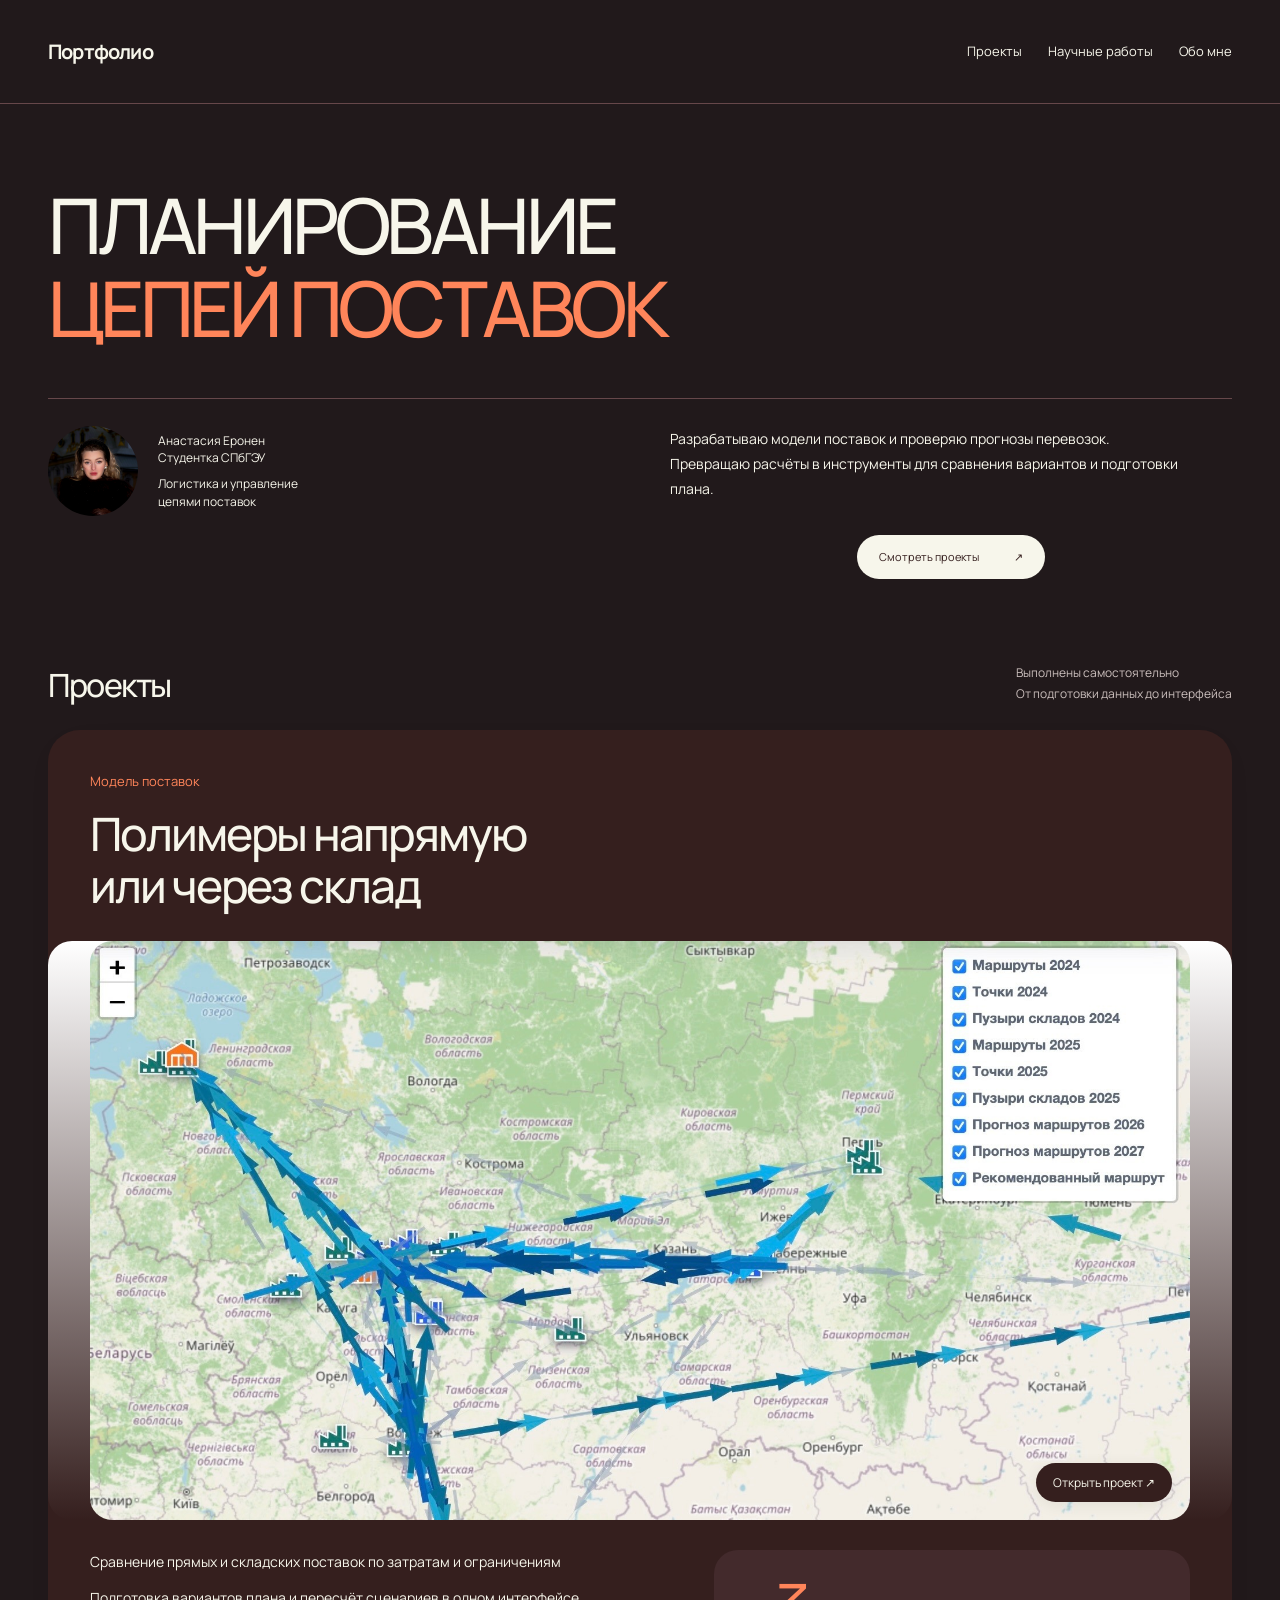
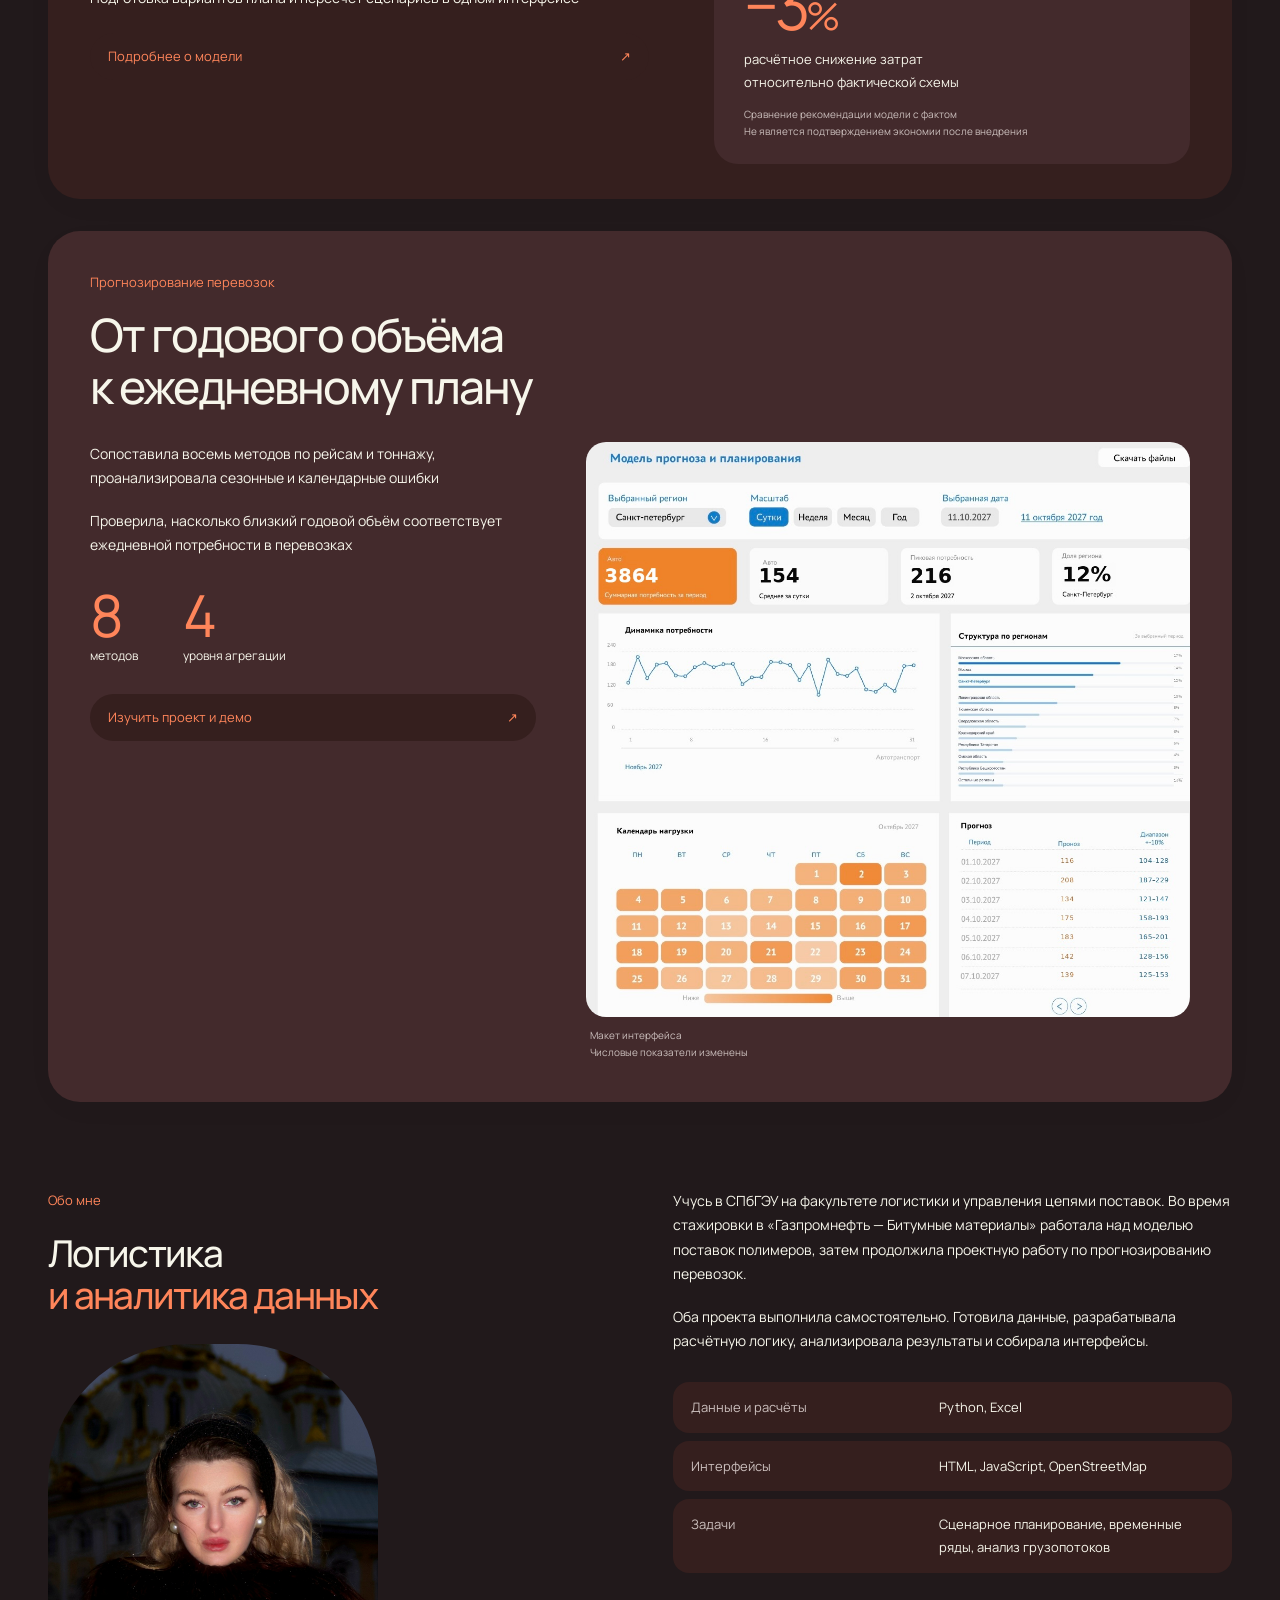
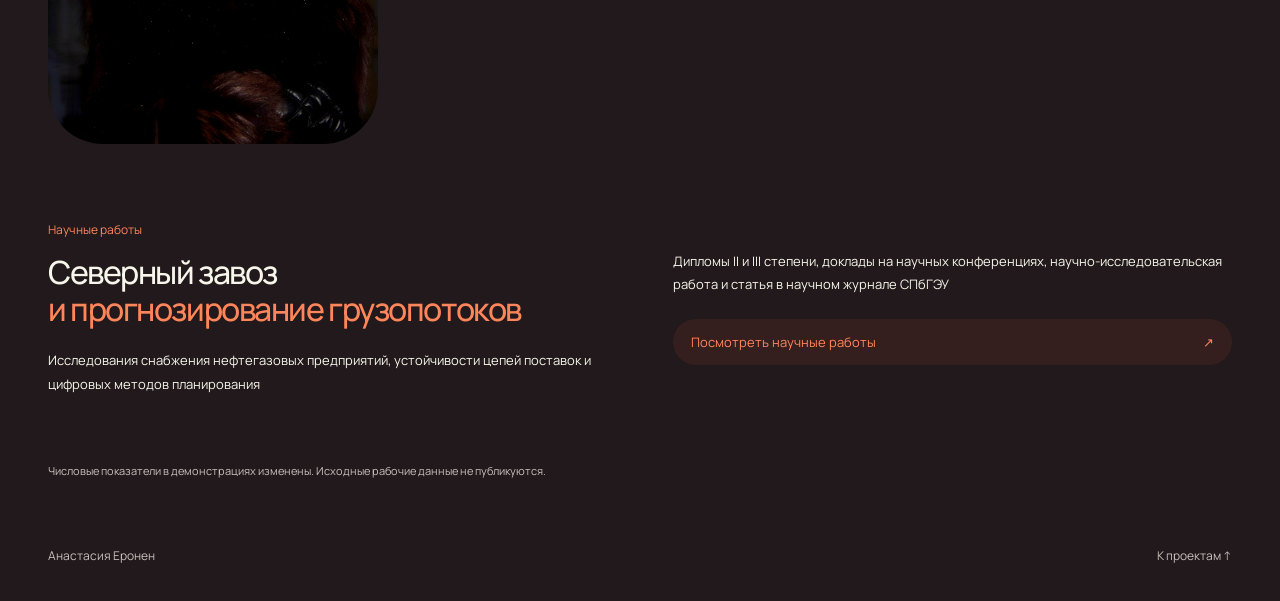
==== index.html @ c7f17a38 "Add files via upload" ====
<!DOCTYPE html><html lang="ru"><head><meta charset="utf-8"><meta name="robots" content="index, follow"><meta name="viewport" content="width=device-width,initial-scale=1"><title>Логистика и аналитика данных | Анастасия Еронен</title><meta name="description" content="Проекты Анастасии Еронен: моделирование поставок полимеров, прогнозирование перевозок и инструменты сценарного планирования."><link rel="canonical" href="https://anastasiaeron.github.io/"><meta property="og:title" content="Логистика и аналитика данных | Анастасия Еронен"><meta property="og:description" content="Проекты Анастасии Еронен: моделирование поставок полимеров, прогнозирование перевозок и инструменты сценарного планирования."><meta property="og:url" content="https://anastasiaeron.github.io/"><link rel="stylesheet" href="assets/style.css"><link rel="preload" href="assets/manrope.ttf" as="font" type="font/ttf" crossorigin=""></head><body class="homebody"><a class="skip-link" href="#main">К содержанию</a><header><a class="brand" href="./">Портфолио</a><nav aria-label="Навигация"><a href="./#projects">Проекты</a><a href="research/">Научные работы</a><a href="./#about">Обо мне</a></nav></header><main class="shell" id="main"><section class="intro reference-intro"><h1>ПЛАНИРОВАНИЕ<br><span>ЦЕПЕЙ ПОСТАВОК</span></h1><div class="reference-intro-bottom"><div class="reference-author"><img src="assets/portrait.jpg" alt="Анастасия Еронен" width="100" height="100" fetchpriority="high"><div><p>Анастасия Еронен</p><p>Студентка СПбГЭУ</p><p>Логистика и управление<br>цепями поставок</p></div></div><div class="reference-description"><p>Разрабатываю модели поставок и проверяю прогнозы перевозок. Превращаю расчёты в инструменты для сравнения вариантов и подготовки плана.</p><a class="button" href="#projects">Смотреть проекты <span aria-hidden="true">↗</span></a></div></div></section><section id="projects" class="projects"><div class="sectionline"><h2>Проекты</h2><p>Выполнены самостоятельно<br>От подготовки данных до интерфейса</p></div><article class="project-slide supply-card"><div class="slide-heading"><span class="eyebrow">Модель поставок</span><h3>Полимеры напрямую<br>или через склад</h3></div><a class="project-image" href="projects/polymer-supply/" aria-label="Изучить модель поставок полимеров"><img src="assets/map.jpg" alt="Интерфейс модели поставок с картой маршрутов" width="1903" height="1115" loading="lazy"><span>Открыть проект ↗</span></a><div class="slide-bottom"><div class="project-summary"><p>Сравнение прямых и складских поставок по затратам и ограничениям</p><p>Подготовка вариантов плана и пересчёт сценариев в одном интерфейсе</p><a class="text-link" href="projects/polymer-supply/">Подробнее о модели <span aria-hidden="true">↗</span></a></div><div class="result-block"><strong>−3<span>%</span></strong><p>расчётное снижение затрат<br>относительно фактической схемы</p><small>Сравнение рекомендации модели с фактом<br>Не является подтверждением экономии после внедрения</small></div></div></article><article class="project-slide forecast-slide"><div class="slide-heading"><span class="eyebrow">Прогнозирование перевозок</span><h3>От годового объёма<br>к ежедневному плану</h3></div><div class="forecast-layout"><div class="forecast-copy"><p>Сопоставила восемь методов по рейсам и тоннажу, проанализировала сезонные и календарные ошибки</p><p>Проверила, насколько близкий годовой объём соответствует ежедневной потребности в перевозках</p><div class="method-stats"><div><strong>8</strong><span>методов</span></div><div><strong>4</strong><span>уровня агрегации</span></div></div><a class="text-link" href="projects/transport-forecast/">Изучить проект и демо <span aria-hidden="true">↗</span></a></div><a class="forecast-image" href="projects/transport-forecast/" aria-label="Открыть проект прогнозирования перевозок"><img src="assets/forecast.jpg" alt="Макет интерфейса прогнозирования перевозок" width="1400" height="900" loading="lazy"><span>Макет интерфейса<br>Числовые показатели изменены</span></a></div></article></section><section id="about" class="about-section"><div><p class="eyebrow">Обо мне</p><h2>Логистика<br><span>и аналитика данных</span></h2><img class="about-portrait" src="assets/portrait.jpg" alt="Анастасия Еронен" width="360" height="430" loading="lazy"></div><div class="about-copy"><p>Учусь в СПбГЭУ на факультете логистики и управления цепями поставок. Во время стажировки в «Газпромнефть — Битумные материалы» работала над моделью поставок полимеров, затем продолжила проектную работу по прогнозированию перевозок.</p><p>Оба проекта выполнила самостоятельно. Готовила данные, разрабатывала расчётную логику, анализировала результаты и собирала интерфейсы.</p><dl class="skills-list"><div><dt>Данные и расчёты</dt><dd>Python, Excel</dd></div><div><dt>Интерфейсы</dt><dd>HTML, JavaScript, OpenStreetMap</dd></div><div><dt>Задачи</dt><dd>Сценарное планирование, временные ряды, анализ грузопотоков</dd></div></dl></div></section><section class="research-preview"><div><p class="eyebrow">Научные работы</p><h2>Северный завоз<br><span>и прогнозирование грузопотоков</span></h2><p>Исследования снабжения нефтегазовых предприятий, устойчивости цепей поставок и цифровых методов планирования</p></div><div><p>Дипломы II и III степени, доклады на научных конференциях, научно-исследовательская работа и статья в научном журнале СПбГЭУ</p><a class="text-link" href="research/">Посмотреть научные работы <span aria-hidden="true">↗</span></a></div></section><p class="disclosure">Числовые показатели в демонстрациях изменены. Исходные рабочие данные не публикуются.</p></main><footer><span>Анастасия Еронен</span><a href="./#projects">К проектам ↑</a></footer><script src="assets/ui.js" defer=""></script></body></html>
---- assets/style.css ----
:root{--ink:#f7f6eb;--muted:#cbbfbd;--blue:#f7f6eb;--pale:#351f1e;--line:#66474a;--bg:#21191b}*{box-sizing:border-box}html{scroll-behavior:smooth;scroll-padding-top:32px}body{margin:0;background:var(--bg);color:var(--ink);font:16px/1.6 Arial,Helvetica,sans-serif}a{color:inherit;text-decoration:none}button,select{font:inherit;color:inherit}button,a,select{-webkit-tap-highlight-color:transparent}button{cursor:pointer}a:focus-visible,button:focus-visible,select:focus-visible,svg:focus-visible,summary:focus-visible{outline:3px solid var(--blue);outline-offset:5px}img{max-width:100%;height:auto;display:block}h1,h2,h3,p,figure{margin:0}h1,h2,h3{font-weight:400;line-height:1.08;letter-spacing:-.04em}p+p{margin-top:18px}header,footer,.shell,.wrap{max-width:1280px;margin:0 auto;padding-left:48px;padding-right:48px}header{height:96px;display:flex;align-items:center;justify-content:space-between;border-bottom:1px solid var(--line);gap:24px}.brand{font-size:16px;font-weight:600}header nav{display:flex;gap:30px;font-size:14px}header nav a:hover,footer a:hover{color:var(--blue)}.eyebrow,.case-kicker,.chapter-heading>span,.question-kicker,.project-brief small,.chart-controls label{font-size:11px;letter-spacing:.1em;text-transform:uppercase}.intro{padding:64px 0 62px}.intro h1{font-size:clamp(42px,6.2vw,84px);letter-spacing:-.055em;margin-top:25px;line-height:1.02}.intro h1 span,.about-section h2 span{color:var(--blue)}.intro-bottom{display:grid;grid-template-columns:1fr 1fr;gap:70px;margin-top:55px;padding-top:30px;border-top:1px solid var(--line)}.intro-author{display:flex;gap:20px;align-items:center;align-self:start}.intro-author img{width:76px;height:90px;object-fit:cover;object-position:50% 25%;border-radius:3px}.intro-author p{font-size:15px}.intro-author span{font-size:13px;color:var(--muted)}.intro-description{font-size:17px;max-width:500px}.button{background:var(--ink);color:#fff;display:inline-flex;gap:50px;padding:12px 20px;margin-top:25px;border-radius:3px;font-size:14px}.button:hover{background:var(--blue)}.sectionline{display:flex;justify-content:space-between;align-items:end;gap:30px;padding:25px 0;border-top:1px solid var(--line)}.sectionline h2{font-size:32px}.sectionline p{font-size:13px;color:var(--muted)}.project-slide{background:#351f1e;border:1px solid var(--line);border-radius:8px;overflow:hidden;margin-bottom:30px}.slide-heading{padding:38px 42px 30px}.slide-heading h3{font-size:clamp(30px,4vw,51px);margin-top:18px}.project-image{position:relative;display:block;padding:0 42px;background:linear-gradient(#fff,#432a2c)}.project-image img{width:100%;aspect-ratio:1.9;object-fit:cover;object-position:top;border:1px solid #66474a;border-radius:5px 5px 0 0}.project-image>span{position:absolute;bottom:18px;right:60px;background:#351f1e;padding:8px 14px;font-size:12px;border-radius:3px}.slide-bottom{display:grid;grid-template-columns:1fr .85fr;gap:65px;padding:35px 42px}.project-summary p{max-width:510px}.text-link{display:flex;justify-content:space-between;gap:25px;align-items:center;border-bottom:1px solid var(--blue);padding:12px 0;margin-top:20px;color:var(--blue);font-size:14px}.text-link:hover{color:var(--ink)}.result-block{border-left:1px solid var(--line);padding-left:40px}.result-block strong{font-size:72px;line-height:1;letter-spacing:-5px;font-weight:400;color:var(--blue)}.result-block strong span{font-size:38px}.result-block p{font-size:13px;margin-top:10px}.result-block small{font-size:11px;color:var(--muted);display:block;margin-top:12px}.forecast-slide{background:var(--pale)}.forecast-layout{display:grid;grid-template-columns:.85fr 1.15fr;gap:50px;padding:0 42px 40px;align-items:start}.forecast-copy>p{font-size:15px}.method-stats{display:flex;gap:45px;margin:28px 0}.method-stats strong{font-size:64px;font-weight:400;line-height:1}.method-stats span{display:block;font-size:12px}.forecast-image{align-self:stretch;display:flex;flex-direction:column;justify-content:center}.forecast-image img{width:100%;border:1px solid #66474a;border-radius:4px}.forecast-image>span{font-size:11px;color:var(--muted);margin-top:10px}.about-section{padding:60px 0 40px;display:grid;grid-template-columns:1fr 1fr;gap:65px}.about-section h2{font-size:37px;margin-top:20px}.about-copy{font-size:15px}.skills-list{margin-top:28px}.skills-list>div{display:grid;grid-template-columns:1fr 1.2fr;border-top:1px solid var(--line);padding:12px 0;gap:20px;font-size:13px}.skills-list dt{color:var(--muted)}.skills-list dd{margin:0}.disclosure{font-size:12px;color:var(--muted);padding:20px 0 40px}footer{padding-top:25px;padding-bottom:35px;display:flex;justify-content:space-between;border-top:1px solid var(--line);font-size:12px;color:var(--muted)}
/* Project pages: one shared layout for real material and working controls. */
.case{padding:45px 0}.project-opening{padding:0 0 32px}.back{font-size:13px;color:var(--blue)}.case-kicker{display:flex;flex-wrap:wrap;gap:20px;margin:30px 0 20px;color:var(--muted)}.case h1{font-size:clamp(38px,5.2vw,68px)}.case-lead{font-size:20px;max-width:820px;margin-top:25px}.project-brief{display:grid;grid-template-columns:1.2fr 1.2fr .8fr;gap:35px;margin-top:35px;padding:25px 0;border-top:1px solid var(--line)}.project-brief p{font-size:14px;margin-top:10px}.project-brief small{color:var(--muted)}.public-note{font-size:12px;color:var(--muted);padding:12px 16px;background:var(--pale)}.case-subnav{display:flex;gap:12px;flex-wrap:wrap;padding:0 0 30px}.case-subnav button{border:1px solid var(--line);background:#351f1e;padding:9px 16px;border-radius:3px;font-size:13px}.case-subnav button:hover{background:var(--pale)}.evidence-image{margin:0}.image-open{padding:0;display:block;width:100%;border:1px solid var(--line);background:#351f1e;position:relative}.image-open img{width:100%;height:auto;max-height:680px;object-fit:contain}.image-zoom{position:absolute;right:15px;bottom:15px;background:#351f1e;padding:7px 12px;font-size:12px}.evidence-image figcaption{font-size:12px;color:var(--muted);margin:10px 0}.case-chapter,.forecast-intro{display:grid;grid-template-columns:.85fr 1.15fr;gap:65px;padding:50px 0;border-bottom:1px solid var(--line)}.chapter-heading h2,.evidence-heading h2,.forecast-intro h2,.case-outcome h2{font-size:clamp(30px,3.2vw,43px);margin-top:15px}.chapter-heading>span{color:var(--muted)}.chapter-lead{font-size:19px}.chapter-body p{color:var(--muted)}.context-tags,.scope-pills{display:flex;gap:10px;flex-wrap:wrap;margin-top:25px}.context-tags span,.scope-pills span{font-size:12px;border:1px solid var(--line);padding:8px 12px}.scope-pills b{font-size:28px;color:var(--blue)}.business-question{padding:22px;margin-top:25px;background:var(--pale)}.business-question p{margin-top:12px;color:var(--ink)}.supply-switch{display:flex;gap:10px;margin:25px 0 16px}.supply-switch button{padding:10px 16px;border:1px solid var(--line);background:#351f1e;border-radius:3px;font-size:13px}.supply-switch button[aria-pressed=true]{background:var(--blue);color:#fff;border-color:var(--blue)}.supply-chain{display:flex;gap:15px;flex-wrap:wrap;align-items:center;padding:20px 0}.supply-chain span{background:var(--pale);padding:12px 18px}.supply-chain i{font-style:normal}.small-note{font-size:13px}.my-work,.comparison-section,.case-demo-section{padding:50px 0;border-bottom:1px solid var(--line)}.evidence-heading{display:flex;justify-content:space-between;align-items:end;gap:40px;margin-bottom:30px}.evidence-heading>p{max-width:370px;font-size:14px;color:var(--muted)}.work-cards{display:grid;grid-template-columns:repeat(4,1fr);gap:15px}.work-cards>div{padding:22px;background:#351f1e;border:1px solid var(--line)}.work-cards h3{font-size:23px;margin:16px 0}.work-cards p{font-size:13px;color:var(--muted)}.work-sticker{font-size:11px;color:var(--blue)}.stage-grid{display:none}.feature-row,.finding{display:flex;gap:20px;padding:22px 0;border-top:1px solid var(--line)}.feature-row:first-child,.finding:first-child{border-top:0;padding-top:0}.feature-row p,.finding p{font-size:14px;margin-top:8px}.finding>span{color:var(--blue);font-size:24px}.case-outcome{padding:40px;background:var(--pale);margin-top:40px;border-radius:5px}.case-outcome>p{margin-top:22px;max-width:850px}.result-impact{display:flex;gap:40px;align-items:center;margin:30px 0}.result-impact>strong{font-size:90px;font-weight:400;letter-spacing:-5px;line-height:1;color:var(--blue);white-space:nowrap}.result-impact>strong span{font-size:45px}.result-impact h3{font-size:26px}.result-impact p{font-size:14px;margin-top:15px}.outcome-details{display:grid;grid-template-columns:1fr 1fr;gap:40px;padding-top:25px;border-top:1px solid #66474a}.outcome-details p{font-size:14px;margin-top:8px}.case-limits,.development{font-size:12px;color:var(--muted)}.next-project{display:flex;justify-content:space-between;align-items:center;padding:35px 0;margin-top:30px;border-top:1px solid var(--line)}.next-project small{font-size:11px;color:var(--muted)}.next-project h2{font-size:30px;margin-top:12px}.arrow-icon{vertical-align:middle;flex-shrink:0}.comparison-workbench{display:grid;grid-template-columns:.7fr 1.3fr;border:1px solid var(--line);background:#351f1e}.compare-tabs{display:flex;flex-direction:column}.compare-tabs button{text-align:left;background:#351f1e;border:0;border-bottom:1px solid var(--line);padding:18px;font-size:14px}.compare-tabs button[aria-selected=true]{background:var(--pale);color:var(--blue)}.compare-panel{padding:30px}.compare-panel h3{font-size:25px;margin:20px 0}.compare-panel p{font-size:14px}.compare-index{font-size:12px;color:var(--muted)}.compare-chain{display:flex;gap:12px;flex-wrap:wrap;margin-top:25px;font-size:12px}.compare-chain span{background:var(--pale);padding:8px}.compare-chain i{font-style:normal;align-self:center}.compare-jump{font-size:13px;color:var(--blue);display:inline-block;margin-top:20px}.project-chart{padding:28px;background:#351f1e;border:1px solid var(--line)}.chart-controls{display:flex;gap:15px;flex-wrap:wrap;align-items:end}.chart-controls label{display:flex;flex-direction:column;gap:8px}.chart-controls select{min-height:40px;padding:7px 12px;border:1px solid var(--line);background:#351f1e;font-size:14px;letter-spacing:0;text-transform:none;max-width:100%}.chart-segments{display:flex;gap:2px;flex-wrap:wrap}.chart-segments button{border:1px solid var(--line);background:#351f1e;padding:9px 12px;font-size:13px}.chart-segments button.active{color:#fff;background:var(--blue);border-color:var(--blue)}.public-chart-stats{display:grid;grid-template-columns:repeat(3,1fr);gap:20px;border-top:1px solid var(--line);margin-top:25px;padding-top:25px}.public-chart-stats small{font-size:11px;color:var(--muted);display:block}.public-chart-stats b{font-weight:400;font-size:30px}.chart-title-row{display:flex;justify-content:space-between;gap:20px;margin-top:25px;font-size:13px}.chart-title-row span{color:var(--muted)}.chart-legend{display:flex;gap:22px;margin:15px 0;font-size:12px}.chart-legend i{display:inline-block;width:16px;border-top:2px solid #f7f6eb;margin-right:6px;vertical-align:middle}.chart-legend .fact-line{border-color:#f7f6eb}.public-plot-wrap{position:relative}#public-chart{width:100%;height:auto;display:block;touch-action:pan-y}.public-tooltip{position:absolute;top:10px;background:#351f1e;border:1px solid var(--line);padding:12px;box-shadow:0 5px 20px #100b0d15;font-size:12px;pointer-events:none;min-width:160px;max-width:210px}.public-tooltip span,.public-tooltip small{display:block}.public-tooltip small{font-size:10px;color:var(--muted)}.chart-bottom{display:flex;justify-content:space-between;gap:30px;align-items:center;border-top:1px solid var(--line);padding-top:20px}.chart-bottom p{font-size:11px;color:var(--muted);max-width:550px}.chart-bottom button{border:1px solid var(--line);background:#351f1e;padding:9px 14px;font-size:12px;white-space:nowrap}dialog{border:1px solid var(--line);padding:40px 20px 20px;max-width:95vw;max-height:95vh;background:#351f1e}dialog::backdrop{background:#100b0dc9}dialog img{max-height:75vh;max-width:88vw;object-fit:contain}dialog p{font-size:12px;margin-top:15px}#evidence-close{position:absolute;top:3px;right:10px;border:0;background:none;font-size:26px}
@media(max-width:900px){header,footer,.shell,.wrap{padding-left:25px;padding-right:25px}.intro h1{font-size:7.3vw}.intro-bottom{gap:35px}.slide-heading{padding:30px}.project-image{padding:0 30px}.slide-bottom{padding:30px;gap:30px}.forecast-layout{padding:0 30px 30px;gap:25px}.about-section,.case-chapter,.forecast-intro{gap:35px}.work-cards{grid-template-columns:1fr 1fr}.project-brief{gap:20px}.chart-segments{width:100%}.result-block{padding-left:25px}}
@media(max-width:600px){header,footer,.shell,.wrap{padding-left:18px;padding-right:18px}header{height:76px;gap:15px}.brand{font-size:13px}header nav{font-size:12px;gap:15px}.intro{padding:36px 0}.intro h1{font-size:clamp(30px,8.2vw,49px);letter-spacing:-.05em;overflow-wrap:anywhere}.intro-bottom{grid-template-columns:1fr;margin-top:30px;gap:25px}.intro-description{font-size:16px}.intro-author img{width:55px;height:66px}.intro-author p{font-size:13px}.intro-author span{font-size:11px}.sectionline{display:block}.sectionline p{margin-top:15px;font-size:12px}.sectionline h2{font-size:27px}.slide-heading{padding:25px 20px}.slide-heading h3{font-size:clamp(24px,6.8vw,35px)}.project-image{padding:0 15px}.project-image img{aspect-ratio:1.35;object-fit:contain;background:#351f1e}.project-image>span{right:25px;bottom:10px;font-size:10px;padding:5px 8px}.slide-bottom,.forecast-layout{grid-template-columns:1fr;padding:25px 20px;gap:25px}.project-summary p{font-size:14px}.result-block{border-left:0;border-top:1px solid var(--line);padding:22px 0 0}.result-block strong{font-size:60px}.forecast-image{grid-row:1}.method-stats{margin:20px 0;gap:35px}.method-stats strong{font-size:50px}.about-section{grid-template-columns:1fr;padding-top:35px;gap:25px}.about-section h2{font-size:29px}.skills-list>div{grid-template-columns:.85fr 1.15fr;font-size:12px;gap:12px}.about-copy{font-size:14px}.case{padding-top:28px}.case h1{font-size:35px}.case-lead{font-size:17px}.case-kicker{font-size:9px;gap:12px}.project-brief{grid-template-columns:1fr;padding-bottom:15px;gap:20px}.case-subnav{gap:6px}.case-subnav button{font-size:12px;padding:8px 10px}.case-chapter,.forecast-intro{grid-template-columns:1fr;gap:25px;padding:30px 0}.chapter-heading h2,.evidence-heading h2,.forecast-intro h2,.case-outcome h2{font-size:30px}.chapter-lead{font-size:17px}.my-work,.comparison-section,.case-demo-section{padding:30px 0}.evidence-heading{display:block;margin-bottom:20px}.evidence-heading>p{margin-top:15px}.work-cards{grid-template-columns:1fr}.work-cards>div{padding:20px}.case-outcome{padding:25px 20px}.result-impact{display:block}.result-impact>strong{font-size:76px}.result-impact h3{font-size:23px;margin-top:20px}.outcome-details{grid-template-columns:1fr;gap:25px}.next-project h2{font-size:24px}.comparison-workbench{grid-template-columns:1fr}.compare-tabs{display:grid;grid-template-columns:1fr 1fr}.compare-tabs button{padding:12px;font-size:12px}.compare-panel{padding:20px}.project-chart{padding:18px 12px}.chart-controls{display:grid;grid-template-columns:1fr 1fr;gap:12px}.chart-controls label:first-child{grid-column:1/-1}.chart-controls label{min-width:0;font-size:10px}.chart-controls select{min-width:0;width:100%;font-size:12px}.chart-segments{grid-column:1/-1}.chart-segments button{padding:8px 10px;font-size:12px}.public-chart-stats{gap:10px}.public-chart-stats b{font-size:23px}.public-chart-stats small{font-size:10px}.chart-title-row{display:block}.chart-title-row span{display:block;margin-top:5px}.chart-bottom{display:block}.chart-bottom button{margin-top:15px}.public-tooltip{max-width:160px;min-width:130px}.image-zoom{font-size:10px}.evidence-image figcaption{font-size:11px}footer{font-size:11px;gap:20px}.public-note{font-size:11px}.scope-pills{gap:8px}.scope-pills span{padding:7px 10px}}
@media(prefers-reduced-motion:reduce){html{scroll-behavior:auto}}
/* Figma direction: Manrope, soft surfaces and a restrained warm accent */
@font-face{font-family:Manrope;src:url('manrope.ttf') format('truetype');font-weight:200 800;font-style:normal;font-display:swap}
:root{--ink:#f7f6eb;--muted:#cbbfbd;--blue:#f7f6eb;--pale:#351f1e;--line:#66474a;--bg:#21191b;--warm:#f7f6eb}
body{font-family:Manrope,Arial,sans-serif;font-size:15px;line-height:1.75}h1,h2,h3{letter-spacing:-.045em;font-weight:500;line-height:1.14}header{height:104px;border:0}.brand{display:flex;flex-direction:column;gap:0;font-size:16px}.brand>span{font-size:11px;font-weight:400;color:var(--muted)}header nav{align-items:center;font-size:13px;gap:26px}.print-button{border:0;border-radius:30px;padding:10px 16px;background:#351f1e;font-size:12px;white-space:nowrap}.print-button:hover{background:var(--pale)}.skip-link{position:absolute;left:20px;top:-100px;background:#351f1e;padding:12px 20px;z-index:100;border-radius:20px}.skip-link:focus{top:10px}.intro{display:grid;grid-template-columns:1.35fr .65fr;gap:80px;align-items:center;padding:48px 0 75px}.intro h1{font-size:clamp(54px,6.5vw,88px);margin-top:22px;letter-spacing:-.065em;line-height:1.08}.intro-description{max-width:590px;font-size:17px;line-height:1.8;margin-top:28px}.intro-study{font-size:12px;color:var(--muted);margin-top:28px}.portrait-area{align-self:center}.portrait-area img{width:100%;max-width:340px;height:390px;object-fit:cover;object-position:center 22%;border-radius:160px 160px 60px 60px}.portrait-caption{display:block;font-size:12px;color:var(--muted);margin:20px 0 0 12px}.eyebrow{text-transform:none;font-size:13px;letter-spacing:0;color:var(--blue)}.button{background:var(--blue);border-radius:30px;padding:14px 24px;font-size:13px;margin-top:30px}.button:hover{background:#f7f6eb}.sectionline{border-top:0;padding-bottom:26px}.sectionline h2{font-size:32px}.sectionline p{font-size:12px}.project-slide{border:0;border-radius:32px;margin-bottom:32px;box-shadow:0 8px 35px #100b0d05}.slide-heading{padding:38px 42px 28px}.slide-heading h3{font-size:clamp(30px,3.6vw,47px);margin-top:14px}.project-image{background:linear-gradient(#fff,#351f1e);border-radius:24px;overflow:hidden}.project-image img{border:0;border-radius:22px;aspect-ratio:1.9;object-fit:cover}.project-image>span{border-radius:30px;padding:9px 17px;box-shadow:0 3px 16px #100b0d12}.slide-bottom{padding-top:30px;padding-bottom:35px}.project-summary{font-size:14px}.project-summary p+p{margin-top:12px}.text-link{border:0;background:#351f1e;border-radius:30px;padding:12px 18px;font-size:13px;margin-top:22px}.text-link:hover{background:#432a2c}.result-block{border:0;background:#351f1e;border-radius:24px;padding:24px 30px}.result-block strong{font-size:64px;letter-spacing:-4px}.result-block small{font-size:10px;line-height:1.7}.forecast-slide{background:#351f1e}.forecast-image img{border:0;border-radius:20px}.forecast-image>span{font-size:10px;margin-left:4px}.forecast-copy>p{font-size:14px}.method-stats strong{font-size:58px;font-weight:400}.about-section{padding-top:55px}.about-section h2{font-size:37px}.skills-list>div{border:0;border-radius:16px;background:#351f1e;padding:14px 18px;margin-top:8px}.about-copy{font-size:14px}.disclosure{font-size:11px}.case h1{font-size:clamp(38px,5.1vw,65px)}.case h1 span,.case h2 span{color:var(--blue)}.case-lead{font-size:18px;line-height:1.75}.case-kicker{letter-spacing:0;text-transform:none;font-size:12px;gap:20px}.project-brief{border:0;background:#351f1e;padding:25px 28px;border-radius:24px;margin-top:30px}.project-brief small{text-transform:none;font-size:12px;letter-spacing:0}.project-brief p{font-size:13px}.public-note{padding:12px 20px;border-radius:20px;margin-top:16px}.note-dot{display:none}.case-subnav{gap:9px;padding-bottom:28px}.case-subnav button{border:0;border-radius:25px;background:#351f1e;padding:10px 20px}.case-subnav button:hover{background:var(--pale)}.image-open{border:0;border-radius:26px;overflow:hidden;background:#351f1e}.image-open img{border-radius:26px}.image-zoom{border-radius:20px;box-shadow:0 3px 15px #100b0d12}.evidence-image figcaption{margin-left:5px;font-size:11px}.case-chapter,.forecast-intro,.my-work,.comparison-section,.case-demo-section{border:0;padding:42px 0}.chapter-heading>span{letter-spacing:0;text-transform:none;font-size:13px;color:var(--blue)}.chapter-heading h2,.evidence-heading h2,.forecast-intro h2,.case-outcome h2{font-size:clamp(29px,3vw,40px);margin-top:14px}.chapter-lead{font-size:18px;line-height:1.7}.context-tags span,.scope-pills span{border:0;border-radius:20px;background:#351f1e;padding:9px 16px}.business-question{border-radius:26px;background:#f7f6eb;color:#f7f6eb;padding:24px 28px;margin-top:24px}.business-question p{color:#f7f6eb;font-size:15px}.business-question .question-kicker{color:#f7f6eb;font-size:11px;text-transform:none;letter-spacing:0}.supply-switch{background:#432a2c;border-radius:28px;padding:5px;display:inline-flex;gap:3px}.supply-switch button{border:0;border-radius:25px;background:transparent;padding:9px 19px;font-size:12px}.supply-chain{gap:15px;min-height:84px}.supply-chain span{border-radius:22px;background:#351f1e;font-size:14px;padding:14px 22px}.route-factors{display:flex;flex-wrap:wrap;gap:8px;margin-top:15px}.route-factors span{background:#432a2c;border-radius:18px;padding:6px 13px;font-size:11px}.evidence-heading{gap:30px}.accent-note{color:#f7f6eb!important;background:#432a2c;border-radius:24px;padding:12px 20px;font-size:13px!important}.work-cards{gap:14px}.work-cards>div{border:0;border-radius:24px;padding:24px 21px}.work-sticker{text-transform:none;font-size:13px}.work-cards h3{font-size:21px;line-height:1.3;margin-top:18px}.work-cards p{font-size:12px;line-height:1.8}.process-details{margin-top:24px;background:#432a2c;border-radius:24px;padding:18px 24px}.process-details summary{cursor:pointer;font-size:13px;color:var(--blue)}.process-steps{display:flex;gap:10px;flex-wrap:wrap;margin-top:18px}.process-steps span{background:#351f1e;border-radius:20px;padding:9px 14px;font-size:11px}.feature-row,.finding{border:0;background:#351f1e;border-radius:24px;padding:24px!important;margin-bottom:12px}.feature-row b,.finding b{font-size:14px}.feature-row p,.finding p{font-size:13px;line-height:1.8}.finding>span{display:none}.case-outcome{border-radius:30px;padding:36px;background:#432a2c}.result-impact>strong{font-size:84px}.result-impact h3{font-size:24px}.result-impact p{font-size:13px;max-width:620px}.outcome-details{border:0;padding-top:15px;gap:15px}.outcome-details>div{border-radius:22px;background:#351f1e;padding:22px}.outcome-details b{font-size:14px}.outcome-details p{font-size:13px}.next-project{border:0;padding:30px;background:#351f1e;border-radius:28px;margin-top:38px}.next-project small{font-size:11px;text-transform:none}.next-project h2{font-size:28px}.comparison-workbench{border:0;border-radius:26px;overflow:hidden}.compare-tabs{padding:12px;gap:5px}.compare-tabs button{border:0;border-radius:20px;padding:16px;font-size:13px}.compare-panel{padding:30px}.compare-index:empty{display:none}.compare-panel h3{font-size:26px;line-height:1.3;margin-top:0}.compare-chain span{border-radius:20px;padding:9px 14px}.project-chart{border:0;border-radius:28px;padding:28px}.chart-controls label{text-transform:none;letter-spacing:0;font-size:12px}.chart-controls select{border:0;border-radius:18px;background:#351f1e;padding:10px 14px}.chart-segments{background:#351f1e;border-radius:24px;padding:4px;gap:3px}.chart-segments button{border:0;border-radius:21px;padding:8px 13px;background:transparent;font-size:12px}.public-chart-stats{border:0;padding:20px 24px;background:#351f1e;border-radius:22px;gap:22px;margin-top:24px}.public-chart-stats b{font-size:30px}.chart-title-row{font-size:12px}.chart-bottom{border:0}.chart-bottom button{border:0;border-radius:22px;background:#351f1e;padding:12px 16px}.public-tooltip{border:0;border-radius:18px;box-shadow:0 8px 30px #100b0d20}.chart-legend i{border-radius:2px}.case-limits{font-size:11px}.evidence-image{border-radius:26px}dialog{border:0;border-radius:28px;padding:48px 24px 24px;box-shadow:0 20px 100px #100b0d30}dialog img{border-radius:18px}#evidence-close{top:8px;right:12px;background:#351f1e;border-radius:50%;width:32px;height:32px;font-size:22px;line-height:1}.dialog-open{overflow:hidden}footer{border:0;padding-top:25px;padding-bottom:35px}
@media(max-width:950px){.intro{gap:45px}.portrait-area img{height:340px}.intro-description{font-size:15px}.work-cards{grid-template-columns:1fr 1fr}.work-cards h3{font-size:22px}.brand{font-size:14px}.print-button{font-size:11px}header nav{gap:18px}.project-brief{gap:20px}}
@media(max-width:600px){header{height:92px;align-items:center}.brand{font-size:12px;line-height:1.5}.brand>span{font-size:10px}header nav{gap:12px;font-size:11px}.print-button{font-size:0;padding:8px 11px;line-height:1}.print-button span{font-size:17px}.intro{grid-template-columns:1fr;gap:28px;padding:25px 0 42px}.intro h1{font-size:57px;letter-spacing:-.06em;line-height:1.06}.intro-description{font-size:15px;margin-top:22px}.intro-study{font-size:11px;margin-top:22px}.portrait-area{display:flex;align-items:center;gap:20px;grid-row:1}.portrait-area img{width:82px;height:96px;border-radius:40px}.portrait-caption{font-size:10px;margin:0;max-width:190px}.button{padding:12px 22px;margin-top:23px;font-size:12px}.eyebrow{font-size:12px}.sectionline h2{font-size:29px}.sectionline p{font-size:11px}.slide-heading{padding:25px 22px}.slide-heading h3{font-size:31px}.project-slide{border-radius:27px;margin-bottom:24px}.project-image{padding:0 15px;border-radius:22px}.project-image img{border-radius:18px;aspect-ratio:1.35;object-fit:contain}.project-image>span{font-size:10px;padding:7px 12px;right:25px}.slide-bottom,.forecast-layout{padding:24px 22px;gap:22px}.result-block{padding:22px;border-radius:22px}.result-block strong{font-size:60px}.text-link{font-size:12px;padding:12px 16px}.forecast-image img{border-radius:18px}.forecast-copy>p{font-size:13px}.method-stats{gap:38px}.method-stats strong{font-size:50px}.about-section h2{font-size:31px}.about-section{gap:25px;padding:35px 0 25px}.about-copy{font-size:13px}.skills-list>div{padding:13px 14px;font-size:11px;grid-template-columns:.8fr 1.2fr}.disclosure{font-size:10px}.case h1{font-size:36px}.case-lead{font-size:15px}.case-kicker{font-size:10px;gap:10px}.project-brief{padding:22px;border-radius:24px}.project-brief p{font-size:12px}.project-brief small{font-size:11px}.public-note{font-size:10px;padding:12px 16px}.case-subnav{gap:7px}.case-subnav button{font-size:11px;padding:9px 13px}.case-chapter,.forecast-intro,.my-work,.comparison-section,.case-demo-section{padding:28px 0}.chapter-heading h2,.evidence-heading h2,.forecast-intro h2,.case-outcome h2{font-size:30px}.chapter-heading>span{font-size:12px}.chapter-lead{font-size:16px}.chapter-body p{font-size:13px}.context-tags{margin-top:20px}.context-tags span{font-size:11px;padding:8px 13px}.supply-chain{gap:10px}.supply-chain span{font-size:12px;padding:12px 15px;border-radius:18px}.route-factors span{font-size:10px}.business-question{padding:22px;border-radius:24px}.business-question p{font-size:14px}.work-cards{grid-template-columns:1fr}.work-cards>div{padding:24px}.work-cards h3{font-size:23px}.work-cards p{font-size:13px}.accent-note{display:inline-block;font-size:12px!important}.process-details{padding:18px 20px}.process-details summary{font-size:12px}.process-steps span{font-size:10px}.case-outcome{padding:26px 22px;border-radius:26px}.result-impact h3{font-size:22px}.result-impact>strong{font-size:74px}.outcome-details>div{padding:20px}.outcome-details p{font-size:12px}.next-project{padding:25px}.next-project h2{font-size:25px}.project-chart{padding:22px 13px;border-radius:25px}.chart-controls{gap:14px}.chart-controls select{font-size:12px;padding:10px}.chart-controls label{font-size:11px}.chart-segments button{font-size:11px;padding:8px 11px}.public-chart-stats{padding:16px 13px;gap:9px}.public-chart-stats b{font-size:21px}.public-chart-stats small{font-size:9px}.compare-panel{padding:23px}.compare-tabs button{font-size:11px;padding:13px}.compare-panel h3{font-size:24px}.compare-panel p{font-size:13px}.public-tooltip{font-size:11px}.chart-bottom button{font-size:11px}.next-project small{font-size:10px}.image-open,.image-open img{border-radius:22px}dialog{padding:48px 15px 20px;border-radius:24px}}
@media print{body{background:#351f1e!important;font-size:11px}.skip-link,header nav,.button,.text-link,.image-zoom,.case-subnav,.chart-bottom button,.next-project,footer a,.print-button{display:none!important}header,footer,.shell,.wrap{max-width:none;padding-left:0;padding-right:0}header{height:55px}.intro{padding:15px 0 25px;gap:30px;grid-template-columns:1.3fr .7fr}.intro h1{font-size:52px}.intro-description{font-size:12px}.portrait-area img{height:230px;width:190px}.portrait-caption{font-size:9px}.intro-study{font-size:10px}.project-slide,.case-outcome,.project-chart,.work-cards>div{box-shadow:none;break-inside:avoid}.project-image img{max-height:220px;object-fit:contain}.project-image>span{display:none}.slide-heading{padding:22px}.slide-heading h3{font-size:28px}.slide-bottom{padding:22px;gap:25px}.project-summary p{font-size:11px}.forecast-layout{padding:0 22px 22px;gap:25px}.forecast-copy>p{font-size:11px}.method-stats strong{font-size:38px}.about-section{gap:30px;padding:25px 0}.about-section h2{font-size:26px}.about-copy{font-size:11px}.case h1{font-size:40px}.case-lead{font-size:13px}.project-brief p{font-size:10px}.evidence-image img{max-height:350px}.case-chapter{gap:30px;padding:25px 0}.case h2{font-size:26px}.work-cards{grid-template-columns:1fr 1fr}.work-cards h3{font-size:18px}.work-cards p{font-size:10px}.result-impact>strong{font-size:60px}.chart-controls{display:none}.public-chart-stats b{font-size:23px}a{color:inherit}html{scroll-behavior:auto}@page{margin:15mm}}
.accent-note{color:#f7f6eb!important}.chart-bottom button:hover,.print-button:hover{background:#432a2c}
/* Requested layout corrections */
header{border-bottom:1px solid var(--line)}header .brand{font-size:20px;font-weight:700;letter-spacing:-.04em}.reference-intro{display:block;padding:80px 0 58px}.reference-intro h1{font-size:clamp(40px,6vw,80px);font-weight:500;line-height:1.08;letter-spacing:-.055em;margin:0}.reference-intro h1 span{color:#f7f6eb}.reference-intro-bottom{border-top:1px solid var(--line);margin-top:48px;padding-top:27px;display:grid;grid-template-columns:1fr 1fr;gap:60px;align-items:start}.reference-author{display:flex;gap:20px;align-items:center;font-size:12px;line-height:1.45}.reference-author img{height:90px;width:90px;object-fit:cover;object-position:center 30%;border-radius:50%}.reference-author p{margin:0}.reference-author p:last-child{margin-top:9px}.reference-description>p{font-size:14px;line-height:1.8;max-width:510px}.reference-description .button{display:flex;width:max-content;margin:34px auto 0;background:#f7f6eb;gap:35px;font-size:11px;padding:12px 22px}.about-portrait{width:330px;height:400px;object-fit:cover;object-position:center 27%;margin-top:28px;border-radius:140px 140px 55px 55px}.route-demo{display:grid;grid-template-columns:125px minmax(140px,1fr) 155px;gap:18px 25px;align-items:center;margin-top:30px;background:transparent;padding:0;border-radius:0}.route-controls{display:flex;flex-direction:column;gap:35px;align-self:start;padding-top:2px}.route-controls button{border:1px solid #f7f6eb;border-radius:15px;padding:12px 16px;background:#351f1e;color:#f7f6eb;font-size:12px;min-height:44px;white-space:nowrap}.route-controls button[aria-pressed=true]{color:#fff;background:#f7f6eb}.route-demo .supply-chain{display:flex;flex-direction:column;gap:5px;min-height:0;padding:0;justify-content:center;align-items:center}.route-demo .supply-chain span{padding:12px 19px;background:#432a2c;border:1px solid #b3979d;border-radius:15px;font-size:14px;white-space:nowrap;min-width:136px;text-align:center}.route-demo .supply-chain i{color:#f7f6eb;font-size:23px;line-height:1.2}.route-pin{width:155px;height:155px;object-fit:contain}.route-demo #supply-caption{grid-column:1/-1;font-size:12px;line-height:1.6;color:var(--muted);margin:0}.orange-question{margin-top:28px;padding:23px 30px;background:#f7f6eb;border-radius:30px;text-align:center;color:#fff}.orange-question .question-kicker{display:none}.orange-question p{color:#fff!important;font-size:15px;line-height:1.6;margin:0}.forecast-question{background:transparent;padding:0;margin-top:23px;border:0;border-radius:0}.forecast-question p{color:var(--blue);font-size:18px;line-height:1.65;text-align:left}.accent-note{background:transparent;color:var(--blue)!important;padding:0;border-radius:0}.research-preview{display:grid;grid-template-columns:1fr 1fr;gap:65px;padding:35px 0 45px}.research-preview h2{font-size:32px;margin:14px 0 22px}.research-preview h2 span{color:var(--blue)}.research-preview p{font-size:13px;line-height:1.8}.research-preview>div:last-child{align-self:center}.research-preview .eyebrow{font-size:12px}.research-intro{padding:44px 0 35px}.research-intro .eyebrow{margin-top:35px}.research-intro h1{font-size:clamp(40px,5.1vw,65px);margin:17px 0 24px}.research-intro h1 span{color:var(--blue)}.research-intro>p:last-child{font-size:16px;max-width:720px;color:var(--muted)}.research-filters{display:flex;flex-wrap:wrap;gap:9px;padding-bottom:12px}.research-filters button{border:0;border-radius:25px;padding:11px 19px;background:#351f1e;font-size:12px}.research-filters button[aria-pressed=true]{background:var(--blue);color:#fff}.research-count{font-size:11px;color:var(--muted);margin:5px 0 22px}.research-list{display:flex;flex-direction:column;gap:18px;padding-bottom:45px}.research-item{display:grid;grid-template-columns:.65fr 1.35fr;gap:40px;background:#351f1e;padding:30px 34px;border-radius:28px}.research-item[hidden]{display:none}.research-meta .eyebrow{font-size:11px}.research-award{display:inline-block;padding:9px 14px;background:#351f1e;color:#f7f6eb;border-radius:18px;font-size:12px;line-height:1.5;margin-top:15px;max-width:100%}.research-place{font-size:11px;color:var(--muted);margin-top:15px}.research-content h2{font-size:23px;line-height:1.45;letter-spacing:-.025em}.research-event{color:var(--muted);font-size:12px;line-height:1.8;margin-top:18px}.research-note{color:var(--blue);font-size:12px;margin-top:14px}.compare-jump{grid-column:1/-1;padding:0 24px 20px;margin:0}.chart-bottom{display:block}.chart-bottom>p{max-width:850px}
@media(max-width:950px){.route-demo{grid-template-columns:105px minmax(110px,1fr) 110px;gap:14px}.route-demo .supply-chain span{font-size:12px;min-width:110px;padding:10px 12px}.route-controls button{font-size:11px;padding:10px}.route-pin{width:110px;height:110px}.reference-intro{padding-top:60px}.reference-intro-bottom{gap:35px}.reference-description>p{font-size:13px}.research-item{gap:28px;padding:28px}.research-content h2{font-size:21px}.research-preview{gap:35px}}
@media(max-width:600px){header .brand{font-size:16px}header nav{gap:12px;font-size:10px}.reference-intro{display:block;padding:40px 0}.reference-intro h1{font-size:clamp(30px,7.9vw,47px);letter-spacing:-.055em}.reference-intro-bottom{grid-template-columns:1fr;margin-top:30px;padding-top:23px;gap:25px}.reference-author{font-size:11px;gap:16px}.reference-author img{width:75px;height:75px}.reference-description>p{font-size:13px}.reference-description .button{margin:24px 0 0}.about-portrait{width:230px;height:290px;border-radius:100px 100px 45px 45px;margin-top:24px}.route-demo{grid-template-columns:92px minmax(102px,1fr) 86px;gap:12px 9px;margin-top:24px}.route-controls{gap:25px}.route-controls button{padding:10px 8px;border-radius:14px;font-size:10px;min-height:40px}.route-demo .supply-chain span{font-size:11px;min-width:100px;padding:10px 11px;border-radius:14px}.route-demo .supply-chain i{font-size:19px}.route-pin{width:86px;height:86px}.route-demo #supply-caption{font-size:11px}.orange-question{padding:22px;border-radius:27px}.orange-question p{font-size:13px}.forecast-question p{font-size:16px}.research-preview{grid-template-columns:1fr;gap:20px;padding:25px 0 35px}.research-preview h2{font-size:28px}.research-preview p{font-size:12px}.research-intro{padding-top:30px}.research-intro h1{font-size:39px}.research-intro>p:last-child{font-size:14px}.research-intro .eyebrow{margin-top:27px}.research-filters{gap:7px}.research-filters button{font-size:11px;padding:10px 14px}.research-item{grid-template-columns:1fr;gap:20px;padding:25px 22px;border-radius:25px}.research-content h2{font-size:21px}.research-event{font-size:11px}.research-award{font-size:11px;margin-top:12px}.research-place{font-size:10px;margin-top:10px}.research-note{font-size:11px}.research-count{font-size:10px}.research-meta .eyebrow{font-size:11px}}
@media(max-width:350px){header nav{gap:8px;font-size:9px}.route-demo{grid-template-columns:82px minmax(100px,1fr);gap:12px}.route-pin{display:none}}
@media print{.reference-intro h1{font-size:45px}.reference-intro{display:block;padding-top:25px}.reference-intro-bottom{display:grid;grid-template-columns:1fr 1fr;gap:30px;margin-top:25px}.reference-description>p{font-size:10px}.reference-author{font-size:10px}.reference-author img{width:60px;height:60px}.research-filters,.research-count{display:none}.research-item{break-inside:avoid;grid-template-columns:.7fr 1.3fr;padding:20px;gap:25px}.research-item[hidden]{display:grid}.research-content h2{font-size:16px}.research-intro h1{font-size:40px}.research-event,.research-note{font-size:10px}.about-portrait{height:230px;width:180px}.research-preview{padding-top:20px;gap:30px}.research-preview h2{font-size:25px}}

/* Palette only: warm paper, blue-grey ink, terracotta */
.result-block strong,.method-stats strong{color:#f7f6eb}.orange-question,.research-filters button[aria-pressed=true]{background:#f7f6eb;color:#fff}.orange-question p{color:#fff!important}.chart-legend .forecast-line{border-color:#f7f6eb}.chart-legend .fact-line{border-color:#f7f6eb}
/* Phone layout only; desktop geometry remains unchanged */
@media(max-width:600px){
 main,section,article,.chapter-body,.chapter-heading,.project-brief>div,.forecast-copy,.forecast-layout>*,.about-copy,.research-content,.research-meta{min-width:0}
 .shell,.wrap{width:100%;max-width:100%}
 .case h1,.case h2,.research-content h2,.research-event,.research-note,.about-copy p,.project-brief p{overflow-wrap:anywhere}
 .chart-controls select{font-size:16px;min-height:44px}
 .chart-segments button,.case-subnav button,.research-filters button{min-height:44px}
 .chart-controls,.public-chart-stats,.project-chart,.public-plot-wrap{min-width:0;max-width:100%}
 .public-chart-stats b{font-size:clamp(17px,4.4vw,21px);overflow-wrap:anywhere}
 .public-chart-stats small{font-size:10px}
 #public-chart{max-width:100%;touch-action:pan-y}
 .public-tooltip{max-width:min(160px,100%)}
 .route-demo{width:100%;min-width:0}
 .research-filters button{flex:0 1 auto}
 dialog{max-width:calc(100vw - 20px);max-height:calc(100dvh - 20px);padding-left:12px;padding-right:12px}
 dialog img{max-width:100%;height:auto;max-height:75dvh}
 .image-open img,.forecast-image img{max-width:100%;height:auto}
}
@media(max-width:480px){
 header{height:auto;min-height:104px;flex-wrap:wrap;gap:6px;padding-top:15px;padding-bottom:12px}
 header .brand{flex-basis:100%}
 header nav{width:100%;display:flex;justify-content:space-between;gap:12px;font-size:12px}
 header nav a{min-height:40px;display:inline-flex;align-items:center}
 .reference-intro{padding-top:32px}
 .reference-intro h1{font-size:clamp(26px,7.7vw,37px)}
 .research-intro h1{font-size:clamp(31px,9vw,39px)}
 .chart-controls label{max-width:100%}
 .chart-segments{display:flex;flex-wrap:wrap}
}

/* Powder Blue, Dried Plum, Golden Yellow, Ivory */
.forecast-slide{background:#432a2c}.result-block{background:#432a2c}.public-chart-stats{background:#432a2c}.research-award{background:#432a2c;color:#f7f6eb}.orange-question{background:#f7f6eb;color:#fff}.orange-question p{color:#fff!important}.chart-legend .forecast-line{border-color:#f7f6eb}.chart-legend .fact-line{border-color:#ff855a}.button:hover,.text-link:hover,.print-button:hover{background:#432a2c;color:#f7f6eb}.route-controls button[aria-pressed=true],.research-filters button[aria-pressed=true]{background:#f7f6eb;color:#fff}.atlas-forecast-image{background:#432a2c}

/* Cool night palette: cold surfaces, glacier accents */
:root{color-scheme:dark}
.button,.chart-segments button.active,.route-controls button[aria-pressed=true],.research-filters button[aria-pressed=true]{background:#f7f6eb;color:#351f1e}
.button:hover,.text-link:hover{background:#ffa582;color:#351f1e}
.orange-question{background:#432a2c;color:#f7f6eb}.orange-question p{color:#f7f6eb!important}
.result-block strong,.method-stats strong{color:#ff855a}
.chart-legend .forecast-line{border-color:#f7f6eb}.chart-legend .fact-line{border-color:#ff855a}
.reading-progress{position:fixed;inset:0 0 auto;height:2px;z-index:1000;pointer-events:none;background:transparent}
.reading-progress-fill{display:block;height:100%;width:100%;transform:scaleX(0);transform-origin:left center;background:#f7f6eb}
@media print{:root{color-scheme:light}body{color:#351f1e!important;background:#fff!important}.reading-progress{display:none}h1,h2,h3,p,span,small,b,strong,dt,dd,a,figcaption{color:#351f1e!important}article,section,.project-brief,.project-chart,.public-chart-stats,.research-item,.case-outcome{background:transparent!important}svg text{fill:#351f1e!important}}
@keyframes route-arrive{from{opacity:.5;transform:translateY(-7px)}to{opacity:1;transform:translateY(0)}}
@keyframes route-flow{0%,100%{opacity:1;transform:translateY(0)}45%{opacity:.45;transform:translateY(4px)}}
@media(prefers-reduced-motion:no-preference){.supply-chain span{animation:route-arrive .3s ease-out both}.supply-chain span:nth-of-type(2){animation-delay:70ms}.supply-chain span:nth-of-type(3){animation-delay:140ms}.supply-chain i{animation:route-flow .8s ease-in-out 2}.text-link span,.button span{transition:transform .18s ease-out}}
@media(hover:hover) and (prefers-reduced-motion:no-preference){.text-link:hover span,.button:hover span{transform:translate(2px,-2px)}}

/* Coral, Temptress, Isabelline: color changes only */
:root{--blue:#ff855a;--warm:#ff855a}
.reference-intro h1 span,.case h1 span,.case h2 span,.about-section h2 span,.research-preview h2 span,.research-intro h1 span{color:#ff855a}
.result-block strong,.method-stats strong{color:#ff855a}
.button,.chart-segments button.active,.route-controls button[aria-pressed=true],.research-filters button[aria-pressed=true]{background:#ff855a;color:#351f1e}
.button:hover,.text-link:hover{background:#ffa582;color:#351f1e}
.reading-progress-fill{background:#ff855a}
.chart-legend .forecast-line{border-color:#ff855a}.chart-legend .fact-line{border-color:#c0d6ff}
@media print{h1,h2,h3,p,span,small,b,strong,dt,dd,a,figcaption{color:#351f1e!important}}
/* Responsive layout for phones and small tablets */
@media(max-width:768px){
 .shell,.wrap,header,footer{width:100%;max-width:100%;padding-left:22px;padding-right:22px}
 main,section,article,nav,.chapter-body,.chapter-heading,.forecast-layout>*,.slide-bottom>*,.project-brief>*,.about-copy,.research-content,.research-meta,.chart-controls>*,.public-chart-stats>*{min-width:0}
 img,svg,video{max-width:100%}
 h1,h2,h3,p,dd,figcaption,.research-event{overflow-wrap:anywhere}
 .reference-intro h1{font-size:clamp(26px,7.6vw,58px)}
 .reference-intro-bottom,.forecast-layout,.slide-bottom,.about-section,.research-preview,.case-chapter,.forecast-intro,.research-item,.project-brief{grid-template-columns:minmax(0,1fr);gap:25px}
 .reference-description .button{margin-left:0}
 .sectionline{flex-wrap:wrap;align-items:flex-start}
 .work-cards{grid-template-columns:repeat(2,minmax(0,1fr))}
 .project-image img{object-fit:contain;height:auto}
 .result-block{border-left:0;padding-left:24px}
 .evidence-heading{display:block}.evidence-heading>p{margin-top:16px}
 .comparison-workbench{grid-template-columns:minmax(0,1fr)}
 .compare-tabs{display:grid;grid-template-columns:repeat(2,minmax(0,1fr))}
 .compare-tabs button{min-width:0;min-height:44px}
 .compare-panel{min-width:0}.compare-chain{flex-wrap:wrap}
 .chart-controls{display:grid;grid-template-columns:repeat(2,minmax(0,1fr));gap:14px}
 .chart-controls label{max-width:100%;min-width:0;white-space:normal}
 .chart-controls label:first-child,.chart-segments{grid-column:1/-1}
 .chart-controls select{width:100%;min-width:0;max-width:100%;font-size:16px;min-height:44px}
 .chart-segments{display:flex;flex-wrap:wrap}.chart-segments button{min-height:44px}
 .public-chart-stats{grid-template-columns:repeat(3,minmax(0,1fr));gap:10px}
 .public-chart-stats b{font-size:clamp(17px,3.5vw,24px);overflow-wrap:anywhere}
 .public-chart-stats small{font-size:10px}
 .public-plot-wrap,.project-chart{min-width:0;max-width:100%}
 .public-tooltip{max-width:min(160px,100%)}
 .chart-title-row{flex-wrap:wrap}
 .route-demo{width:100%;grid-template-columns:110px minmax(110px,1fr) 110px;gap:16px}
 .route-pin{width:110px;height:110px}
 .route-demo .supply-chain span{min-width:110px;max-width:100%;font-size:12px}
 .outcome-details{grid-template-columns:minmax(0,1fr)}
 .result-impact{flex-wrap:wrap;gap:24px}.result-impact>strong{max-width:100%}
 .next-project{gap:18px}.next-project>div{min-width:0}
 .research-filters{flex-wrap:wrap}.research-filters button{min-height:44px;max-width:100%}
 .skills-list>div{grid-template-columns:minmax(0,.8fr) minmax(0,1.2fr);gap:14px}
 dialog{box-sizing:border-box;width:calc(100vw - 24px);max-width:calc(100vw - 24px);max-height:calc(100dvh - 24px)}
 dialog img{max-width:100%;height:auto;max-height:75dvh}
 footer{flex-wrap:wrap;gap:18px}
}
@media(max-width:480px){
 .shell,.wrap,header,footer{padding-left:18px;padding-right:18px}
 header{height:auto;min-height:104px;flex-wrap:wrap;padding-top:14px;padding-bottom:12px;gap:7px}
 header .brand{flex-basis:100%}
 header nav{width:100%;justify-content:space-between;gap:10px;font-size:12px}
 header nav a{min-height:44px;display:inline-flex;align-items:center}
 .work-cards{grid-template-columns:minmax(0,1fr)}
 .route-demo{grid-template-columns:92px minmax(100px,1fr) 80px;gap:12px 9px}
 .route-pin{width:80px;height:80px}.route-controls button{white-space:normal;min-height:44px}
 .route-demo .supply-chain span{min-width:100px;font-size:11px;padding:10px 11px}
 .public-chart-stats{padding-left:12px;padding-right:12px}
}
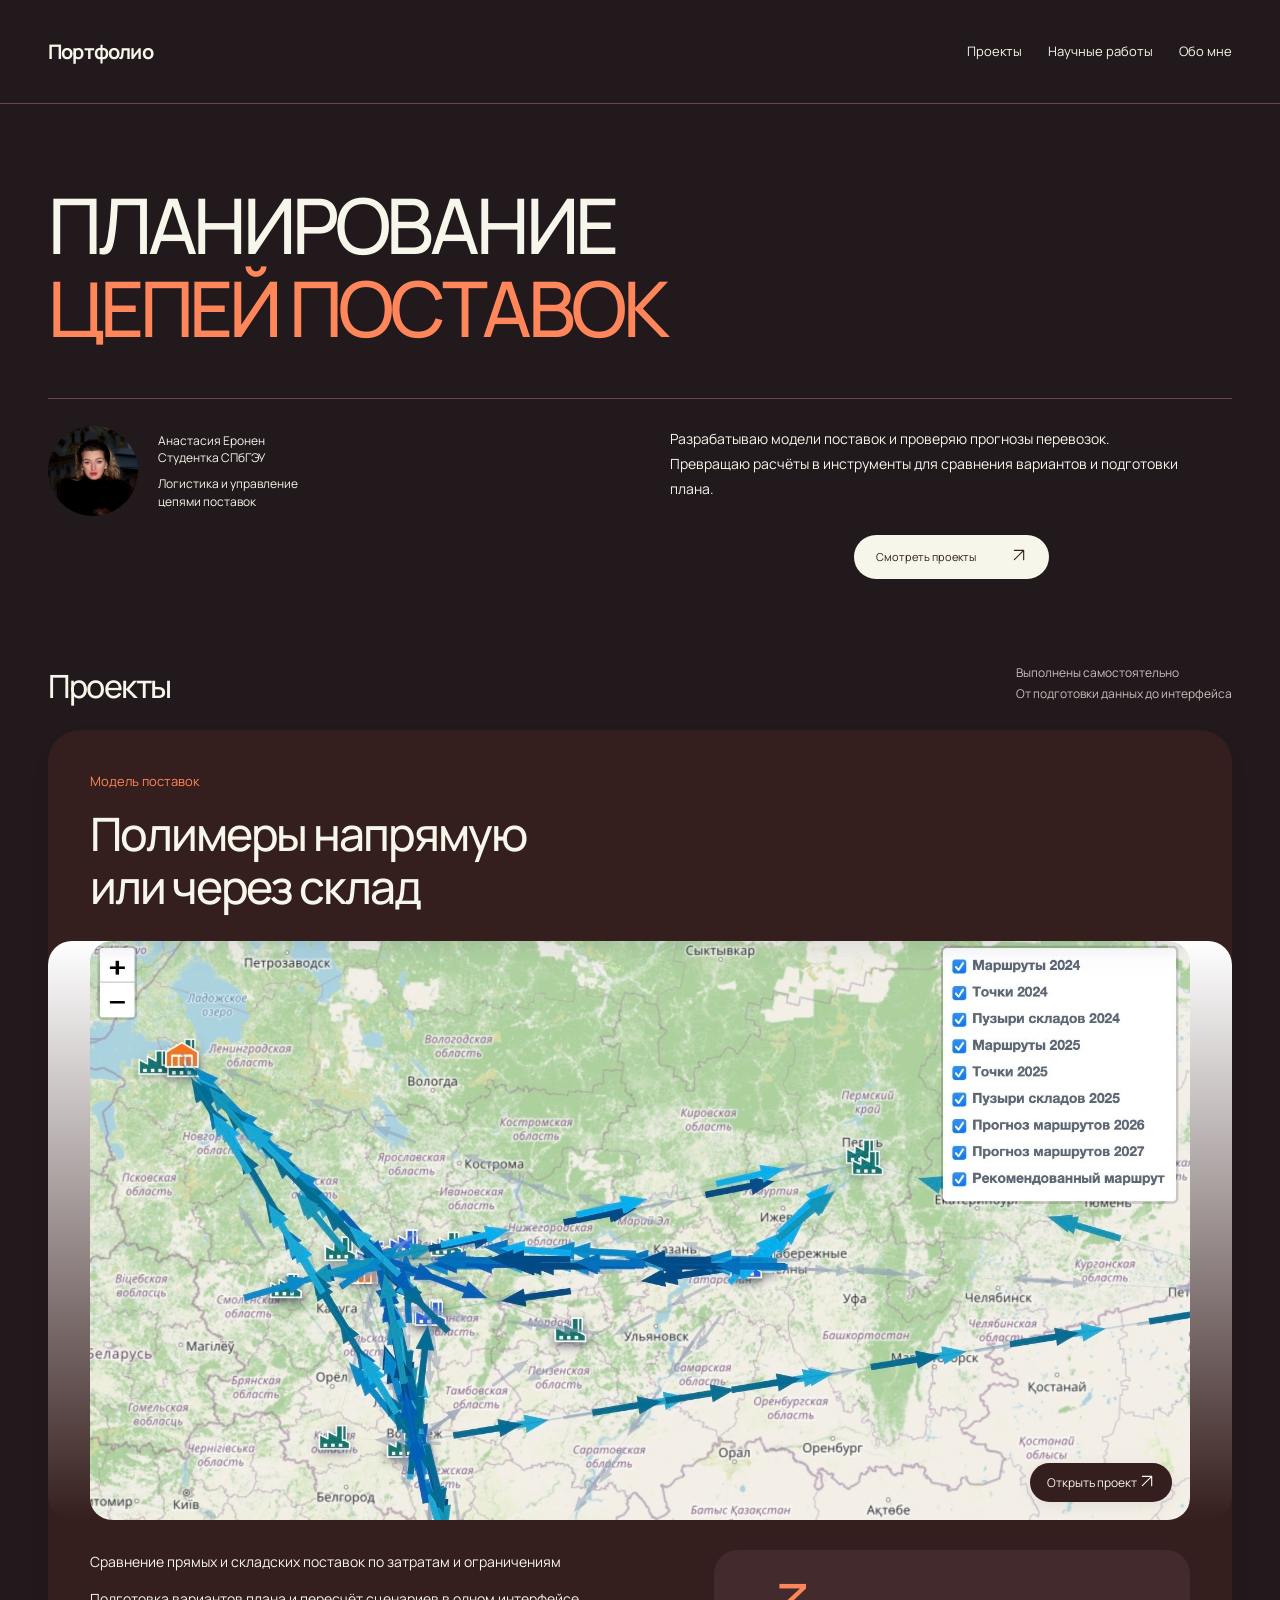
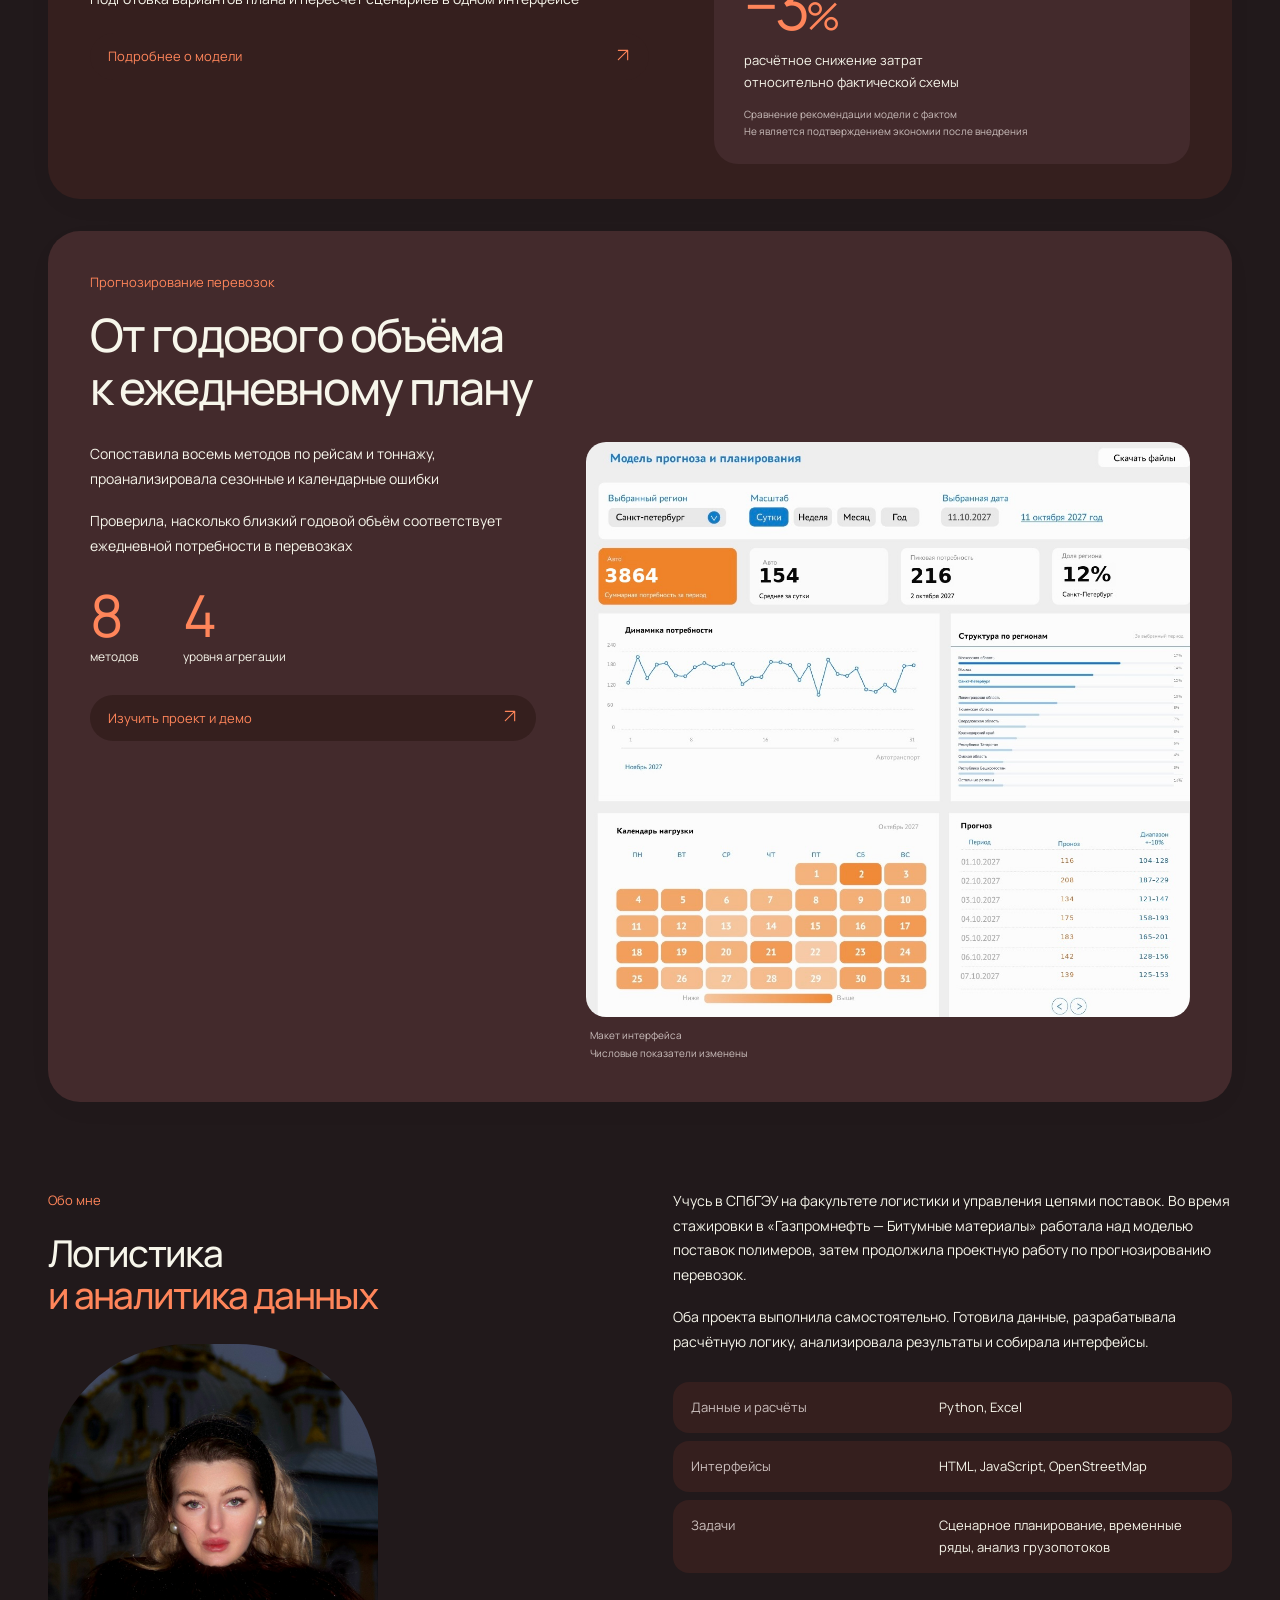
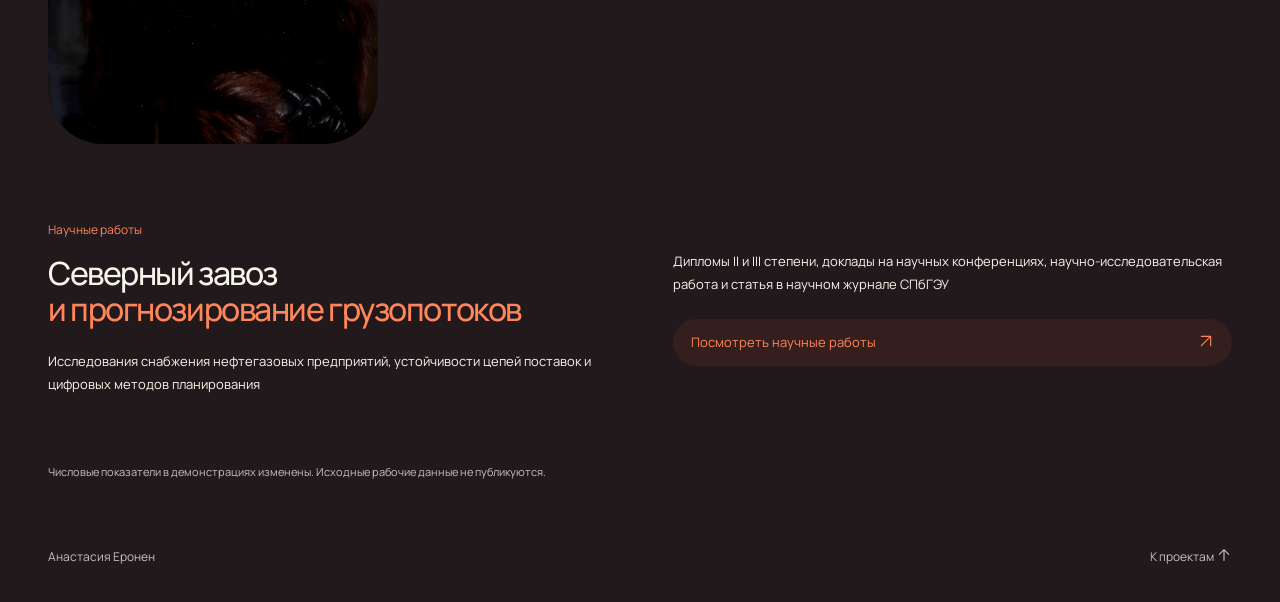
==== commit 5f955d7d: "Add files via upload" ====
--- a/index.html
+++ b/index.html
@@ -1 +1 @@
-<!DOCTYPE html><html lang="ru"><head><meta charset="utf-8"><meta name="robots" content="index, follow"><meta name="viewport" content="width=device-width,initial-scale=1"><title>Логистика и аналитика данных | Анастасия Еронен</title><meta name="description" content="Проекты Анастасии Еронен: моделирование поставок полимеров, прогнозирование перевозок и инструменты сценарного планирования."><link rel="canonical" href="https://anastasiaeron.github.io/"><meta property="og:title" content="Логистика и аналитика данных | Анастасия Еронен"><meta property="og:description" content="Проекты Анастасии Еронен: моделирование поставок полимеров, прогнозирование перевозок и инструменты сценарного планирования."><meta property="og:url" content="https://anastasiaeron.github.io/"><link rel="stylesheet" href="assets/style.css"><link rel="preload" href="assets/manrope.ttf" as="font" type="font/ttf" crossorigin=""></head><body class="homebody"><a class="skip-link" href="#main">К содержанию</a><header><a class="brand" href="./">Портфолио</a><nav aria-label="Навигация"><a href="./#projects">Проекты</a><a href="research/">Научные работы</a><a href="./#about">Обо мне</a></nav></header><main class="shell" id="main"><section class="intro reference-intro"><h1>ПЛАНИРОВАНИЕ<br><span>ЦЕПЕЙ ПОСТАВОК</span></h1><div class="reference-intro-bottom"><div class="reference-author"><img src="assets/portrait.jpg" alt="Анастасия Еронен" width="100" height="100" fetchpriority="high"><div><p>Анастасия Еронен</p><p>Студентка СПбГЭУ</p><p>Логистика и управление<br>цепями поставок</p></div></div><div class="reference-description"><p>Разрабатываю модели поставок и проверяю прогнозы перевозок. Превращаю расчёты в инструменты для сравнения вариантов и подготовки плана.</p><a class="button" href="#projects">Смотреть проекты <span aria-hidden="true">↗</span></a></div></div></section><section id="projects" class="projects"><div class="sectionline"><h2>Проекты</h2><p>Выполнены самостоятельно<br>От подготовки данных до интерфейса</p></div><article class="project-slide supply-card"><div class="slide-heading"><span class="eyebrow">Модель поставок</span><h3>Полимеры напрямую<br>или через склад</h3></div><a class="project-image" href="projects/polymer-supply/" aria-label="Изучить модель поставок полимеров"><img src="assets/map.jpg" alt="Интерфейс модели поставок с картой маршрутов" width="1903" height="1115" loading="lazy"><span>Открыть проект ↗</span></a><div class="slide-bottom"><div class="project-summary"><p>Сравнение прямых и складских поставок по затратам и ограничениям</p><p>Подготовка вариантов плана и пересчёт сценариев в одном интерфейсе</p><a class="text-link" href="projects/polymer-supply/">Подробнее о модели <span aria-hidden="true">↗</span></a></div><div class="result-block"><strong>−3<span>%</span></strong><p>расчётное снижение затрат<br>относительно фактической схемы</p><small>Сравнение рекомендации модели с фактом<br>Не является подтверждением экономии после внедрения</small></div></div></article><article class="project-slide forecast-slide"><div class="slide-heading"><span class="eyebrow">Прогнозирование перевозок</span><h3>От годового объёма<br>к ежедневному плану</h3></div><div class="forecast-layout"><div class="forecast-copy"><p>Сопоставила восемь методов по рейсам и тоннажу, проанализировала сезонные и календарные ошибки</p><p>Проверила, насколько близкий годовой объём соответствует ежедневной потребности в перевозках</p><div class="method-stats"><div><strong>8</strong><span>методов</span></div><div><strong>4</strong><span>уровня агрегации</span></div></div><a class="text-link" href="projects/transport-forecast/">Изучить проект и демо <span aria-hidden="true">↗</span></a></div><a class="forecast-image" href="projects/transport-forecast/" aria-label="Открыть проект прогнозирования перевозок"><img src="assets/forecast.jpg" alt="Макет интерфейса прогнозирования перевозок" width="1400" height="900" loading="lazy"><span>Макет интерфейса<br>Числовые показатели изменены</span></a></div></article></section><section id="about" class="about-section"><div><p class="eyebrow">Обо мне</p><h2>Логистика<br><span>и аналитика данных</span></h2><img class="about-portrait" src="assets/portrait.jpg" alt="Анастасия Еронен" width="360" height="430" loading="lazy"></div><div class="about-copy"><p>Учусь в СПбГЭУ на факультете логистики и управления цепями поставок. Во время стажировки в «Газпромнефть — Битумные материалы» работала над моделью поставок полимеров, затем продолжила проектную работу по прогнозированию перевозок.</p><p>Оба проекта выполнила самостоятельно. Готовила данные, разрабатывала расчётную логику, анализировала результаты и собирала интерфейсы.</p><dl class="skills-list"><div><dt>Данные и расчёты</dt><dd>Python, Excel</dd></div><div><dt>Интерфейсы</dt><dd>HTML, JavaScript, OpenStreetMap</dd></div><div><dt>Задачи</dt><dd>Сценарное планирование, временные ряды, анализ грузопотоков</dd></div></dl></div></section><section class="research-preview"><div><p class="eyebrow">Научные работы</p><h2>Северный завоз<br><span>и прогнозирование грузопотоков</span></h2><p>Исследования снабжения нефтегазовых предприятий, устойчивости цепей поставок и цифровых методов планирования</p></div><div><p>Дипломы II и III степени, доклады на научных конференциях, научно-исследовательская работа и статья в научном журнале СПбГЭУ</p><a class="text-link" href="research/">Посмотреть научные работы <span aria-hidden="true">↗</span></a></div></section><p class="disclosure">Числовые показатели в демонстрациях изменены. Исходные рабочие данные не публикуются.</p></main><footer><span>Анастасия Еронен</span><a href="./#projects">К проектам ↑</a></footer><script src="assets/ui.js" defer=""></script></body></html>+<!DOCTYPE html><html lang="ru"><head><meta charset="utf-8"><meta name="robots" content="index, follow"><meta name="viewport" content="width=device-width,initial-scale=1"><title>Логистика и аналитика данных | Анастасия Еронен</title><meta name="description" content="Проекты Анастасии Еронен: моделирование поставок полимеров, прогнозирование перевозок и инструменты сценарного планирования."><link rel="canonical" href="https://anastasiaeron.github.io/"><meta property="og:title" content="Логистика и аналитика данных | Анастасия Еронен"><meta property="og:description" content="Проекты Анастасии Еронен: моделирование поставок полимеров, прогнозирование перевозок и инструменты сценарного планирования."><meta property="og:url" content="https://anastasiaeron.github.io/"><link rel="stylesheet" href="assets/style.css"><link rel="preload" href="assets/manrope.ttf" as="font" type="font/ttf" crossorigin=""></head><body class="homebody"><a class="skip-link" href="#main">К содержанию</a><header><a class="brand" href="./">Портфолио</a><nav aria-label="Навигация"><a href="./#projects">Проекты</a><a href="research/">Научные работы</a><a href="./#about">Обо мне</a></nav></header><main class="shell" id="main"><section class="intro reference-intro"><h1>ПЛАНИРОВАНИЕ<br><span>ЦЕПЕЙ ПОСТАВОК</span></h1><div class="reference-intro-bottom"><div class="reference-author"><img src="assets/portrait.jpg" alt="Анастасия Еронен" width="100" height="100" fetchpriority="high"><div><p>Анастасия Еронен</p><p>Студентка СПбГЭУ</p><p>Логистика и управление<br>цепями поставок</p></div></div><div class="reference-description"><p>Разрабатываю модели поставок и проверяю прогнозы перевозок. Превращаю расчёты в инструменты для сравнения вариантов и подготовки плана.</p><a class="button" href="#projects">Смотреть проекты <span aria-hidden="true"><svg xmlns="http://www.w3.org/2000/svg" class="vector-arrow" viewBox="0 0 24 24" width="16" height="16" fill="none" stroke="currentColor" stroke-width="1.7" stroke-linecap="round" stroke-linejoin="round" aria-hidden="true" focusable="false" style="display:inline-block;vertical-align:-0.15em;flex-shrink:0;overflow:visible"><path d="M5 19 19 5M5 5h14v14"></path></svg></span></a></div></div></section><section id="projects" class="projects"><div class="sectionline"><h2>Проекты</h2><p>Выполнены самостоятельно<br>От подготовки данных до интерфейса</p></div><article class="project-slide supply-card"><div class="slide-heading"><span class="eyebrow">Модель поставок</span><h3>Полимеры напрямую<br>или через склад</h3></div><a class="project-image" href="projects/polymer-supply/" aria-label="Изучить модель поставок полимеров"><img src="assets/map.jpg" alt="Интерфейс модели поставок с картой маршрутов" width="1903" height="1115" loading="lazy"><span>Открыть проект <svg xmlns="http://www.w3.org/2000/svg" class="vector-arrow" viewBox="0 0 24 24" width="16" height="16" fill="none" stroke="currentColor" stroke-width="1.7" stroke-linecap="round" stroke-linejoin="round" aria-hidden="true" focusable="false" style="display:inline-block;vertical-align:-0.15em;flex-shrink:0;overflow:visible"><path d="M5 19 19 5M5 5h14v14"></path></svg></span></a><div class="slide-bottom"><div class="project-summary"><p>Сравнение прямых и складских поставок по затратам и ограничениям</p><p>Подготовка вариантов плана и пересчёт сценариев в одном интерфейсе</p><a class="text-link" href="projects/polymer-supply/">Подробнее о модели <span aria-hidden="true"><svg xmlns="http://www.w3.org/2000/svg" class="vector-arrow" viewBox="0 0 24 24" width="16" height="16" fill="none" stroke="currentColor" stroke-width="1.7" stroke-linecap="round" stroke-linejoin="round" aria-hidden="true" focusable="false" style="display:inline-block;vertical-align:-0.15em;flex-shrink:0;overflow:visible"><path d="M5 19 19 5M5 5h14v14"></path></svg></span></a></div><div class="result-block"><strong>−3<span>%</span></strong><p>расчётное снижение затрат<br>относительно фактической схемы</p><small>Сравнение рекомендации модели с фактом<br>Не является подтверждением экономии после внедрения</small></div></div></article><article class="project-slide forecast-slide"><div class="slide-heading"><span class="eyebrow">Прогнозирование перевозок</span><h3>От годового объёма<br>к ежедневному плану</h3></div><div class="forecast-layout"><div class="forecast-copy"><p>Сопоставила восемь методов по рейсам и тоннажу, проанализировала сезонные и календарные ошибки</p><p>Проверила, насколько близкий годовой объём соответствует ежедневной потребности в перевозках</p><div class="method-stats"><div><strong>8</strong><span>методов</span></div><div><strong>4</strong><span>уровня агрегации</span></div></div><a class="text-link" href="projects/transport-forecast/">Изучить проект и демо <span aria-hidden="true"><svg xmlns="http://www.w3.org/2000/svg" class="vector-arrow" viewBox="0 0 24 24" width="16" height="16" fill="none" stroke="currentColor" stroke-width="1.7" stroke-linecap="round" stroke-linejoin="round" aria-hidden="true" focusable="false" style="display:inline-block;vertical-align:-0.15em;flex-shrink:0;overflow:visible"><path d="M5 19 19 5M5 5h14v14"></path></svg></span></a></div><a class="forecast-image" href="projects/transport-forecast/" aria-label="Открыть проект прогнозирования перевозок"><img src="assets/forecast.jpg" alt="Макет интерфейса прогнозирования перевозок" width="1400" height="900" loading="lazy"><span>Макет интерфейса<br>Числовые показатели изменены</span></a></div></article></section><section id="about" class="about-section"><div><p class="eyebrow">Обо мне</p><h2>Логистика<br><span>и аналитика данных</span></h2><img class="about-portrait" src="assets/portrait.jpg" alt="Анастасия Еронен" width="360" height="430" loading="lazy"></div><div class="about-copy"><p>Учусь в СПбГЭУ на факультете логистики и управления цепями поставок. Во время стажировки в «Газпромнефть — Битумные материалы» работала над моделью поставок полимеров, затем продолжила проектную работу по прогнозированию перевозок.</p><p>Оба проекта выполнила самостоятельно. Готовила данные, разрабатывала расчётную логику, анализировала результаты и собирала интерфейсы.</p><dl class="skills-list"><div><dt>Данные и расчёты</dt><dd>Python, Excel</dd></div><div><dt>Интерфейсы</dt><dd>HTML, JavaScript, OpenStreetMap</dd></div><div><dt>Задачи</dt><dd>Сценарное планирование, временные ряды, анализ грузопотоков</dd></div></dl></div></section><section class="research-preview"><div><p class="eyebrow">Научные работы</p><h2>Северный завоз<br><span>и прогнозирование грузопотоков</span></h2><p>Исследования снабжения нефтегазовых предприятий, устойчивости цепей поставок и цифровых методов планирования</p></div><div><p>Дипломы II и III степени, доклады на научных конференциях, научно-исследовательская работа и статья в научном журнале СПбГЭУ</p><a class="text-link" href="research/">Посмотреть научные работы <span aria-hidden="true"><svg xmlns="http://www.w3.org/2000/svg" class="vector-arrow" viewBox="0 0 24 24" width="16" height="16" fill="none" stroke="currentColor" stroke-width="1.7" stroke-linecap="round" stroke-linejoin="round" aria-hidden="true" focusable="false" style="display:inline-block;vertical-align:-0.15em;flex-shrink:0;overflow:visible"><path d="M5 19 19 5M5 5h14v14"></path></svg></span></a></div></section><p class="disclosure">Числовые показатели в демонстрациях изменены. Исходные рабочие данные не публикуются.</p></main><footer><span>Анастасия Еронен</span><a href="./#projects">К проектам <svg xmlns="http://www.w3.org/2000/svg" class="vector-arrow" viewBox="0 0 24 24" width="16" height="16" fill="none" stroke="currentColor" stroke-width="1.7" stroke-linecap="round" stroke-linejoin="round" aria-hidden="true" focusable="false" style="display:inline-block;vertical-align:-0.15em;flex-shrink:0;overflow:visible"><path d="M12 20V4m-7 7 7-7 7 7"></path></svg></a></footer><script src="assets/ui.js?v=svg-20261117-2" defer=""></script></body></html>
